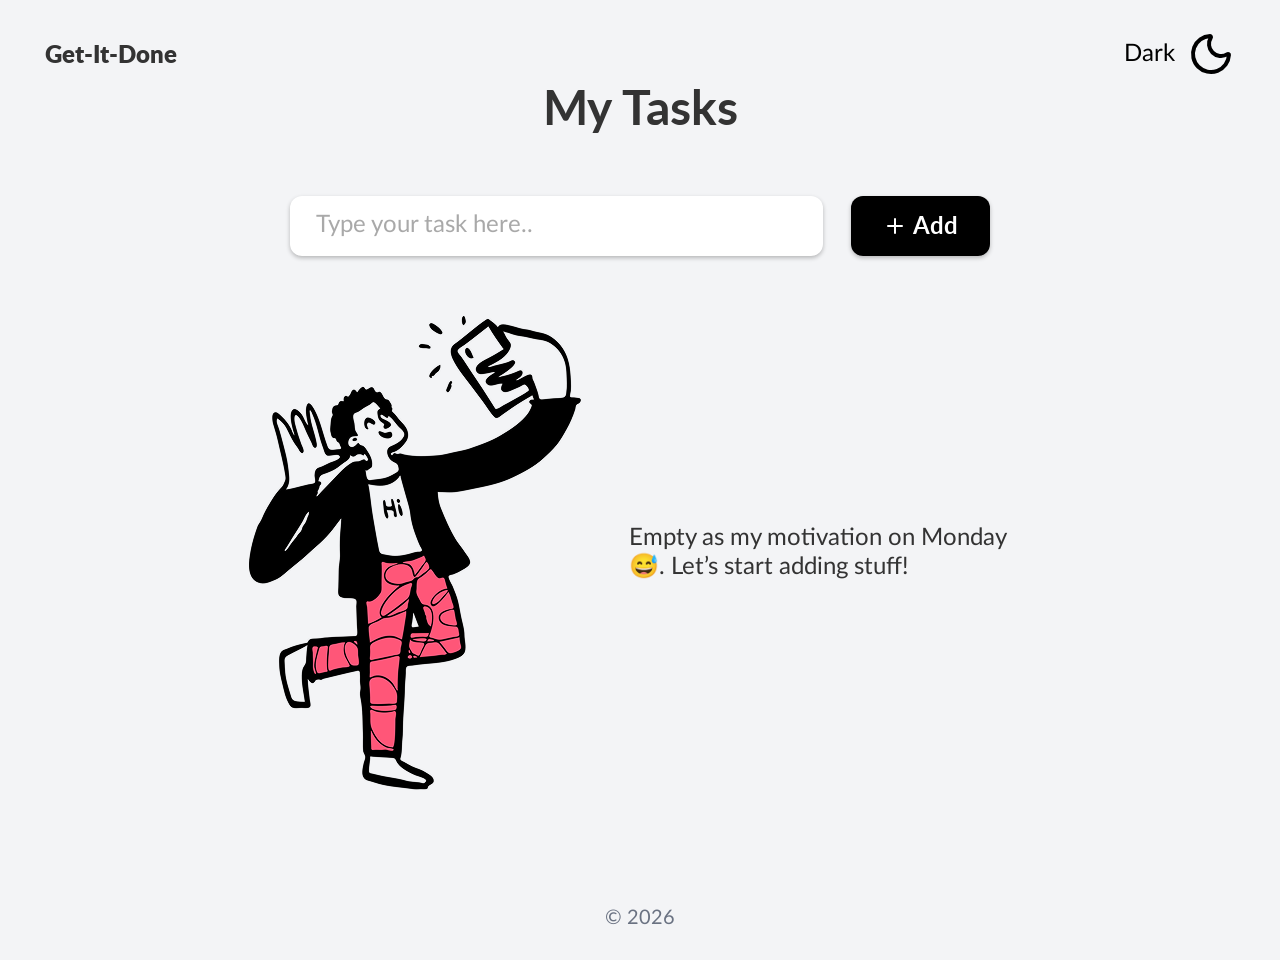
==== src/index.html @ 9e2b399d "implement saving and loading tasks from localStorage" ====
<!DOCTYPE html>
<html lang="en">

<head>
    <meta charset="UTF-8">
    <meta name="viewport" content="width=device-width, initial-scale=1.0">
    <script>
        (function () {
            const savedTheme = localStorage.getItem('theme');
            if (savedTheme === 'dark') {
                document.documentElement.classList.add('dark-theme');
            }
        })();
    </script>
    <link rel="stylesheet" href="main.css">
    <title>To-do List</title>
</head>

<body>
    <div class="wrapper">
        <header class="header">
            <div class="header__title">
                Get-It-Done
            </div>
            <button class="header__theme" type="button">
                <span class="header__theme-title">
                </span>
                <div class="header__theme-icon">
                    <svg width="48" height="48" viewBox="0 0 48 48" fill="none" xmlns="http://www.w3.org/2000/svg">
                        <path
                            d="M41.9701 24.972C41.7826 28.4443 40.5934 31.788 38.5462 34.5988C36.499 37.4097 33.6814 39.5674 30.4341 40.8111C27.1868 42.0548 23.6487 42.3312 20.2476 41.6071C16.8465 40.8829 13.728 39.1891 11.269 36.7303C8.80998 34.2716 7.11582 31.1532 6.39128 27.7522C5.66674 24.3512 5.94284 20.8131 7.1862 17.5656C8.42957 14.3182 10.587 11.5004 13.3976 9.45288C16.2082 7.40537 19.5518 6.21581 23.0241 6.028C23.8341 5.984 24.2581 6.948 23.8281 7.634C22.3898 9.93511 21.774 12.6557 22.081 15.3519C22.3881 18.0481 23.5999 20.5606 25.5187 22.4794C27.4375 24.3982 29.95 25.61 32.6462 25.917C35.3423 26.2241 38.0629 25.6082 40.364 24.17C41.052 23.74 42.0141 24.162 41.9701 24.972Z"
                            stroke="black" stroke-width="4" stroke-linecap="round" stroke-linejoin="round" />
                    </svg>
                    <svg width="48" height="48" viewBox="0 0 48 48" fill="none" xmlns="http://www.w3.org/2000/svg">
                        <path
                            d="M24 32C28.4183 32 32 28.4183 32 24C32 19.5817 28.4183 16 24 16C19.5817 16 16 19.5817 16 24C16 28.4183 19.5817 32 24 32Z"
                            stroke="white" stroke-width="4" stroke-linecap="round" stroke-linejoin="round" />
                        <path d="M24 4V8" stroke="white" stroke-width="4" stroke-linecap="round"
                            stroke-linejoin="round" />
                        <path d="M24 40V44" stroke="white" stroke-width="4" stroke-linecap="round"
                            stroke-linejoin="round" />
                        <path d="M9.85999 9.85999L12.68 12.68" stroke="white" stroke-width="4" stroke-linecap="round"
                            stroke-linejoin="round" />
                        <path d="M35.3199 35.3201L38.1399 38.1401" stroke="white" stroke-width="4"
                            stroke-linecap="round" stroke-linejoin="round" />
                        <path d="M4 24H8" stroke="white" stroke-width="4" stroke-linecap="round"
                            stroke-linejoin="round" />
                        <path d="M40 24H44" stroke="white" stroke-width="4" stroke-linecap="round"
                            stroke-linejoin="round" />
                        <path d="M12.68 35.3201L9.85999 38.1401" stroke="white" stroke-width="4" stroke-linecap="round"
                            stroke-linejoin="round" />
                        <path d="M38.1399 9.85999L35.3199 12.68" stroke="white" stroke-width="4" stroke-linecap="round"
                            stroke-linejoin="round" />
                    </svg>
                </div>
            </button>
        </header>
        <main class="todo">
            <div class="todo__title">My Tasks</div>
            <form class="todo__form">
                <input class="todo__form-input" type="text" placeholder="Type your task here..">
                <button class="todo__form-btn" type="submit">
                    <svg width="24" height="24" viewBox="0 0 24 24" fill="none" xmlns="http://www.w3.org/2000/svg">
                        <path d="M5 12H19" stroke="white" stroke-width="2" stroke-linecap="round"
                            stroke-linejoin="round" />
                        <path d="M12 5V19" stroke="white" stroke-width="2" stroke-linecap="round"
                            stroke-linejoin="round" />
                    </svg>
                    <span>Add</span>
                </button>
            </form>
            <div class="todo__content">
                <div class="todo__content-empty is-hidden">
                    <img src="/src/assets/images/selfie-light.png" alt="">
                    <p>
                        Empty as my motivation on Monday 😅. Let’s start adding stuff!
                    </p>
                </div>
                <div class="todo__filters is-hidden">
                    <ul class="todo__filters-list">
                        <li class="todo__filters-item">
                            <button class="todo__filters-btn is-active js-filter" data-filter="all" type="button">
                                All
                            </button>
                        </li>
                        <li class="todo__filters-divider" aria-hidden="true">
                            |
                        </li>
                        <li class="todo__filters-item">
                            <button class="todo__filters-btn js-filter" data-filter="active" type="button">
                                Active
                            </button>
                        </li>
                        <li class="todo__filters-divider" aria-hidden="true">
                            |
                        </li>
                        <li class="todo__filters-item">
                            <button class="todo__filters-btn js-filter" data-filter="completed" type="button">
                                Completed
                            </button>
                        </li>
                    </ul>
                    <div class="todo__count">2 tasks left</div>
                </div>
                <ul class="todo__list is-hidden">
                    <template id="task-template">
                        <li class="todo__list-item">
                            <div class="todo__item-content">
                                <label class="todo__item-checkbox">
                                    <input type="checkbox">
                                    <span>
                                        <svg width="8" height="6" viewBox="0 0 8 6" fill="none"
                                            xmlns="http://www.w3.org/2000/svg">
                                            <path d="M1 3L3 5L7 1" stroke="currentColor" stroke-width="2"
                                                stroke-linecap="round" stroke-linejoin="round" />
                                        </svg>
                                    </span>
                                </label>
                                <p class="todo__item-title js-title">
                                    Learn React
                                </p>
                            </div>
                            <div class="todo__item-controls">
                                <button class="todo__item-btn todo__item-btn--edit" type="button" aria-label="Edit">
                                    <svg width="24" height="24" viewBox="0 0 24 24" fill="none"
                                        xmlns="http://www.w3.org/2000/svg">
                                        <path
                                            d="M21.1739 6.812C21.7026 6.28342 21.9997 5.56647 21.9998 4.81885C21.9999 4.07124 21.703 3.35421 21.1744 2.8255C20.6459 2.29679 19.9289 1.99971 19.1813 1.99962C18.4337 1.99952 17.7166 2.29642 17.1879 2.825L3.84193 16.174C3.60975 16.4055 3.43805 16.6905 3.34193 17.004L2.02093 21.356C1.99509 21.4425 1.99314 21.5343 2.01529 21.6219C2.03743 21.7094 2.08285 21.7892 2.14673 21.853C2.21061 21.9168 2.29055 21.9621 2.37809 21.9841C2.46563 22.0061 2.55749 22.004 2.64393 21.978L6.99693 20.658C7.3101 20.5628 7.59511 20.3921 7.82693 20.161L21.1739 6.812Z"
                                            stroke="black" stroke-width="2" stroke-linecap="round"
                                            stroke-linejoin="round" />
                                        <path d="M15 5L19 9" stroke="black" stroke-width="2" stroke-linecap="round"
                                            stroke-linejoin="round" />
                                    </svg>
                                </button>
                                <button class="todo__item-btn todo__item-btn--delete js-delete" type="button"
                                    aria-label="Delete">
                                    <svg width="24" height="24" viewBox="0 0 24 24" fill="none"
                                        xmlns="http://www.w3.org/2000/svg">
                                        <path
                                            d="M19 6V20C19 20.5304 18.7893 21.0391 18.4142 21.4142C18.0391 21.7893 17.5304 22 17 22H7C6.46957 22 5.96086 21.7893 5.58579 21.4142C5.21071 21.0391 5 20.5304 5 20V6"
                                            stroke="black" stroke-width="2" stroke-linecap="round"
                                            stroke-linejoin="round" />
                                        <path d="M3 6H21" stroke="black" stroke-width="2" stroke-linecap="round"
                                            stroke-linejoin="round" />
                                        <path
                                            d="M8 6V4C8 3.46957 8.21071 2.96086 8.58579 2.58579C8.96086 2.21071 9.46957 2 10 2H14C14.5304 2 15.0391 2.21071 15.4142 2.58579C15.7893 2.96086 16 3.46957 16 4V6"
                                            stroke="black" stroke-width="2" stroke-linecap="round"
                                            stroke-linejoin="round" />
                                    </svg>
                                </button>
                            </div>
                        </li>
                    </template>
                    <template id="task-template-complete">
                        <li class="todo__list-item todo__list-item--done">
                            <div class="todo__item-content">
                                <label class="todo__item-checkbox">
                                    <input type="checkbox">
                                    <span>
                                        <svg width="8" height="6" viewBox="0 0 8 6" fill="none"
                                            xmlns="http://www.w3.org/2000/svg">
                                            <path d="M1 3L3 5L7 1" stroke="currentColor" stroke-width="2"
                                                stroke-linecap="round" stroke-linejoin="round" />
                                        </svg>
                                    </span>
                                </label>
                                <p class="todo__item-title js-title">
                                    Learn React
                                </p>
                            </div>
                            <div class="todo__item-controls">
                                <button class="todo__item-btn todo__item-btn--edit" type="button" aria-label="Edit">
                                    <svg width="24" height="24" viewBox="0 0 24 24" fill="none"
                                        xmlns="http://www.w3.org/2000/svg">
                                        <path
                                            d="M21.1739 6.812C21.7026 6.28342 21.9997 5.56647 21.9998 4.81885C21.9999 4.07124 21.703 3.35421 21.1744 2.8255C20.6459 2.29679 19.9289 1.99971 19.1813 1.99962C18.4337 1.99952 17.7166 2.29642 17.1879 2.825L3.84193 16.174C3.60975 16.4055 3.43805 16.6905 3.34193 17.004L2.02093 21.356C1.99509 21.4425 1.99314 21.5343 2.01529 21.6219C2.03743 21.7094 2.08285 21.7892 2.14673 21.853C2.21061 21.9168 2.29055 21.9621 2.37809 21.9841C2.46563 22.0061 2.55749 22.004 2.64393 21.978L6.99693 20.658C7.3101 20.5628 7.59511 20.3921 7.82693 20.161L21.1739 6.812Z"
                                            stroke="black" stroke-width="2" stroke-linecap="round"
                                            stroke-linejoin="round" />
                                        <path d="M15 5L19 9" stroke="black" stroke-width="2" stroke-linecap="round"
                                            stroke-linejoin="round" />
                                    </svg>
                                </button>
                                <button class="todo__item-btn todo__item-btn--delete js-delete" type="button"
                                    aria-label="Delete">
                                    <svg width="24" height="24" viewBox="0 0 24 24" fill="none"
                                        xmlns="http://www.w3.org/2000/svg">
                                        <path
                                            d="M19 6V20C19 20.5304 18.7893 21.0391 18.4142 21.4142C18.0391 21.7893 17.5304 22 17 22H7C6.46957 22 5.96086 21.7893 5.58579 21.4142C5.21071 21.0391 5 20.5304 5 20V6"
                                            stroke="black" stroke-width="2" stroke-linecap="round"
                                            stroke-linejoin="round" />
                                        <path d="M3 6H21" stroke="black" stroke-width="2" stroke-linecap="round"
                                            stroke-linejoin="round" />
                                        <path
                                            d="M8 6V4C8 3.46957 8.21071 2.96086 8.58579 2.58579C8.96086 2.21071 9.46957 2 10 2H14C14.5304 2 15.0391 2.21071 15.4142 2.58579C15.7893 2.96086 16 3.46957 16 4V6"
                                            stroke="black" stroke-width="2" stroke-linecap="round"
                                            stroke-linejoin="round" />
                                    </svg>
                                </button>
                            </div>
                        </li>
                    </template>
                </ul>
            </div>
        </main>
        <footer class="footer">
            <div class="footer__copy">
                &copy; <span id="current-year">2026</span>
            </div>
        </footer>
    </div>

    <script src="js/app.js" type="module"></script>
</body>

</html>
---- src/main.css ----
/* Box sizing rules */
*,
*::before,
*::after {
  -webkit-box-sizing: border-box;
          box-sizing: border-box;
}

/* Prevent font size inflation */
html {
  -moz-text-size-adjust: none;
  -webkit-text-size-adjust: none;
  -ms-text-size-adjust: none;
      text-size-adjust: none;
}

/* Remove default margin in favour of better control in authored CSS */
body,
h1,
h2,
h3,
h4,
p,
figure,
blockquote,
dl,
dd {
  margin: 0;
}

/* Remove list styles on ul, ol elements with a list role, which suggests default styling will be removed */
ul,
ol {
  list-style: none;
  padding: 0;
  margin: 0;
}

/* Set core body defaults */
body {
  min-height: 100vh;
  line-height: 1.5;
}

/* Set shorter line heights on headings and interactive elements */
h1,
h2,
h3,
h4,
button,
input,
label {
  line-height: 1.1;
}

/* Balance text wrapping on headings */
h1,
h2,
h3,
h4 {
  text-wrap: balance;
}

/* A elements that don't have a class get default styles */
a:not([class]) {
  -webkit-text-decoration-skip: ink;
          text-decoration-skip-ink: auto;
  color: currentColor;
}

/* Make images easier to work with */
img,
picture {
  max-width: 100%;
  display: block;
}

/* Inherit fonts for inputs and buttons */
input,
button,
textarea,
select {
  font-family: inherit;
  font-size: inherit;
}

/* Make sure textareas without a rows attribute are not tiny */
textarea:not([rows]) {
  min-height: 10em;
}

/* Anything that has been anchored to should have extra scroll margin */
:target {
  scroll-margin-block: 5ex;
}

@font-face {
  font-family: "Lato";
  src: url("/src/assets/fonts/Lato-Regular.woff2") format("woff2");
  font-weight: 400;
  font-style: normal;
  font-display: swap;
}
@font-face {
  font-family: "Lato";
  src: url("/src/assets/fonts/Lato-Bold.woff2") format("woff2");
  font-weight: 700;
  font-style: normal;
  font-display: swap;
}
@font-face {
  font-family: "Lato";
  src: url("/src/assets/fonts/Lato-Black.woff2") format("woff2");
  font-weight: 900;
  font-style: normal;
  font-display: swap;
}
:root {
  --bg: #F3F4F6;
  --surface: #FFFFFF;
  --text-primary: #333333;
  --text-secondary: #6A7282;
  --placeholder: #A9A9A9;
  --controls: #000000;
  --filter-active: #333333;
  --add-button: #000000;
  --input: #FFFFFF;
  --check: #FFFFFF;
}
:root.dark-theme {
  --bg: #101828;
  --surface: #1E2939;
  --text-primary: #FFFFFF;
  --text-secondary: #6A7282;
  --placeholder: #A9A9A9;
  --controls: #FFFFFF;
  --filter-active: #FFFFFF;
  --add-button: #4A5565;
  --input: #364153;
  --check: #000000;
}

body {
  min-height: 100vh;
  display: -webkit-box;
  display: -ms-flexbox;
  display: flex;
  -webkit-box-pack: center;
      -ms-flex-pack: center;
          justify-content: center;
  -webkit-box-align: center;
      -ms-flex-align: center;
          align-items: center;
  background-color: var(--bg);
  font-size: 24px;
  line-height: 1.2;
  font-family: "Lato", sans-serif;
  color: var(--text-primary);
  font-weight: 400;
}

body,
.wrapper {
  -webkit-transition: all 0.3s ease;
  transition: all 0.3s ease;
}

.wrapper {
  display: -webkit-box;
  display: -ms-flexbox;
  display: flex;
  -webkit-box-orient: vertical;
  -webkit-box-direction: normal;
      -ms-flex-direction: column;
          flex-direction: column;
  width: 100%;
  min-height: 100vh;
  -webkit-box-pack: justify;
      -ms-flex-pack: justify;
          justify-content: space-between;
  -webkit-box-align: center;
      -ms-flex-align: center;
          align-items: center;
  padding: 30px 45px;
}
@media (width <= 550px) {
  .wrapper {
    padding: 16px 16px;
  }
}

.is-hidden {
  display: none !important;
}

.header {
  display: -webkit-box;
  display: -ms-flexbox;
  display: flex;
  width: 100%;
  -webkit-box-pack: justify;
      -ms-flex-pack: justify;
          justify-content: space-between;
  -webkit-box-align: center;
      -ms-flex-align: center;
          align-items: center;
}
.header__title {
  font-weight: 900;
}
@media (width <= 550px) {
  .header__title {
    font-size: 20px;
  }
}
@media (width <= 400px) {
  .header__title {
    font-size: 18px;
  }
}
.header__theme {
  display: -webkit-box;
  display: -ms-flexbox;
  display: flex;
  -webkit-box-align: center;
      -ms-flex-align: center;
          align-items: center;
  -webkit-box-pack: center;
      -ms-flex-pack: center;
          justify-content: center;
  background: none;
  border: none;
  cursor: pointer;
  outline: none;
  padding: 0;
  gap: 12px;
  color: var(--controls);
  -webkit-transition: all 0.3s ease;
  transition: all 0.3s ease;
}
@media (width <= 550px) {
  .header__theme {
    font-size: 20px;
  }
}
@media (width <= 400px) {
  .header__theme {
    font-size: 18px;
  }
}
.header__theme path {
  stroke: currentColor;
  -webkit-transition: all 0.3s ease;
  transition: all 0.3s ease;
}
.header__theme-title::before {
  content: "Dark";
}
.dark-theme .header__theme-title::before {
  content: "Light";
}
.header__theme-icon {
  display: -webkit-box;
  display: -ms-flexbox;
  display: flex;
  -webkit-box-align: center;
      -ms-flex-align: center;
          align-items: center;
}
.header__theme-icon svg {
  -webkit-transition: all 0.5s ease;
  transition: all 0.5s ease;
}
.header__theme-icon svg:nth-child(1) {
  opacity: 1;
  -webkit-transform: translateY(0);
          transform: translateY(0);
  scale: 1;
}
.header__theme-icon svg:nth-child(2) {
  position: absolute;
  opacity: 0;
  -webkit-transform: translateY(20px);
          transform: translateY(20px);
  scale: 0.4;
}
@media (width <= 550px) {
  .header__theme-icon svg {
    width: 36px;
    height: 36px;
  }
}
.dark-theme .header__theme-icon svg:nth-child(1) {
  opacity: 0;
  -webkit-transform: translateY(-20px);
          transform: translateY(-20px);
  scale: 0.4;
}
.dark-theme .header__theme-icon svg:nth-child(2) {
  opacity: 1;
  -webkit-transform: translateY(0);
          transform: translateY(0);
  scale: 1;
}
.header__theme:hover {
  color: #6A7282;
}

.todo {
  display: -webkit-box;
  display: -ms-flexbox;
  display: flex;
  -webkit-box-orient: vertical;
  -webkit-box-direction: normal;
      -ms-flex-direction: column;
          flex-direction: column;
  -webkit-box-pack: center;
      -ms-flex-pack: center;
          justify-content: center;
  max-width: 700px;
  width: 100%;
  gap: 60px;
  margin-bottom: 116px;
}
@media (width <= 550px) {
  .todo {
    margin-bottom: 30px;
    gap: 40px;
  }
}
.todo__title {
  text-align: center;
  font-weight: 700;
  font-size: 48px;
}
@media (width <= 550px) {
  .todo__title {
    font-size: 36px;
  }
}
.todo__form {
  display: -webkit-box;
  display: -ms-flexbox;
  display: flex;
  height: auto;
  width: 100%;
  gap: 28px;
}
@media (width <= 550px) {
  .todo__form {
    gap: 12px;
  }
}
.todo__form-input {
  outline: none;
  border: none;
  background-color: var(--input);
  color: var(--text-primary);
  height: 60px;
  width: 100%;
  padding: 16px 26px;
  border-radius: 12px;
  -webkit-box-shadow: 0 2px 4px 0 rgba(0, 0, 0, 0.25);
          box-shadow: 0 2px 4px 0 rgba(0, 0, 0, 0.25);
}
@media (width <= 550px) {
  .todo__form-input {
    font-size: 20px;
    padding: 16px 20px;
  }
}
@media (width <= 400px) {
  .todo__form-input {
    font-size: 18px;
    height: 52px;
  }
}
.todo__form-input::-webkit-input-placeholder {
  color: var(--placeholder);
  font-weight: 400;
}
.todo__form-input::-moz-placeholder {
  color: var(--placeholder);
  font-weight: 400;
}
.todo__form-input:-ms-input-placeholder {
  color: var(--placeholder);
  font-weight: 400;
}
.todo__form-input::-ms-input-placeholder {
  color: var(--placeholder);
  font-weight: 400;
}
.todo__form-input::placeholder {
  color: var(--placeholder);
  font-weight: 400;
}
.dark-theme .todo__form-input {
  -webkit-box-shadow: 0 2px 4px 0 rgba(0, 0, 0, 0.25), inset 0 0 0 2px #4A5565;
          box-shadow: 0 2px 4px 0 rgba(0, 0, 0, 0.25), inset 0 0 0 2px #4A5565;
}
.todo__form-btn {
  display: -webkit-box;
  display: -ms-flexbox;
  display: flex;
  -webkit-box-align: center;
      -ms-flex-align: center;
          align-items: center;
  -webkit-box-pack: center;
      -ms-flex-pack: center;
          justify-content: center;
  border: none;
  background-color: var(--add-button);
  color: #FFFFFF;
  font-weight: 700;
  border-radius: 12px;
  padding: 16px 32px;
  gap: 6px;
  -webkit-box-shadow: 0 2px 4px 0 rgba(0, 0, 0, 0.25);
          box-shadow: 0 2px 4px 0 rgba(0, 0, 0, 0.25);
  cursor: pointer;
  -webkit-transition: all 0.3s ease;
  transition: all 0.3s ease;
}
@media (width <= 550px) {
  .todo__form-btn {
    padding: 0;
    width: 60px;
    height: 60px;
    -ms-flex-negative: 0;
        flex-shrink: 0;
  }
  .todo__form-btn span {
    display: none;
  }
}
@media (width <= 400px) {
  .todo__form-btn {
    padding: 0;
    width: 52px;
    height: 52px;
    -ms-flex-negative: 0;
        flex-shrink: 0;
  }
  .todo__form-btn span {
    display: none;
  }
}
.todo__form-btn:hover {
  background-color: #1E2939;
  scale: 1.02;
}
.dark-theme .todo__form-btn:hover {
  background-color: #6A7282;
}
.todo__content {
  display: -webkit-box;
  display: -ms-flexbox;
  display: flex;
  -webkit-box-orient: vertical;
  -webkit-box-direction: normal;
      -ms-flex-direction: column;
          flex-direction: column;
  gap: 24px;
  height: auto;
  width: 100%;
}
.todo__content-empty {
  display: -webkit-box;
  display: -ms-flexbox;
  display: flex;
  -webkit-box-pack: justify;
      -ms-flex-pack: justify;
          justify-content: space-between;
  width: auto;
  -ms-flex-item-align: center;
      align-self: center;
  -webkit-box-align: center;
      -ms-flex-align: center;
          align-items: center;
  gap: 48px;
  margin: 0 -42px;
}
.todo__content-empty img {
  max-width: 332px;
  width: 100%;
  height: auto;
  -webkit-box-flex: 0;
      -ms-flex: 0 1 auto;
          flex: 0 1 auto;
  min-width: 0;
}
.dark-theme .todo__content-empty img {
  content: url(/src/assets/images/selfie-dark.png);
}
.todo__content-empty p {
  max-width: 402px;
  width: 100%;
}
@media (width <= 1000px) {
  .todo__content-empty {
    margin: 0;
    padding: 0 20px;
  }
}
@media (width <= 700px) {
  .todo__content-empty {
    margin: 0;
    padding: 0 20px;
    height: 200px;
  }
  .todo__content-empty img {
    display: none;
  }
  .todo__content-empty p {
    text-align: center;
  }
}
@media (width <= 550px) {
  .todo__content-empty p {
    font-size: 20px;
  }
}
.todo__filters {
  display: -webkit-box;
  display: -ms-flexbox;
  display: flex;
  -webkit-box-pack: justify;
      -ms-flex-pack: justify;
          justify-content: space-between;
  font-size: 20px;
  color: var(--text-secondary);
  gap: 20px;
}
@media (width <= 550px) {
  .todo__filters {
    font-size: 16px;
  }
}
.todo__filters-list {
  display: -webkit-box;
  display: -ms-flexbox;
  display: flex;
  -ms-flex-wrap: wrap;
      flex-wrap: wrap;
}
.todo__filters-btn {
  background: none;
  border: none;
  color: var(--text-secondary);
  cursor: pointer;
  -webkit-transition: all 0.3s ease;
  transition: all 0.3s ease;
}
.todo__filters-btn.is-active {
  color: var(--filter-active);
}
.todo__filters-btn:hover:not(.is-active) {
  color: #4A5565;
}
.todo__filters-btn:hover {
  -webkit-transform: translateY(-2px);
          transform: translateY(-2px);
}
.todo__list {
  display: -webkit-box;
  display: -ms-flexbox;
  display: flex;
  -webkit-box-orient: vertical;
  -webkit-box-direction: normal;
      -ms-flex-direction: column;
          flex-direction: column;
  width: 100%;
  gap: 30px;
}
.todo__list-item {
  display: -webkit-box;
  display: -ms-flexbox;
  display: flex;
  -webkit-box-pack: justify;
      -ms-flex-pack: justify;
          justify-content: space-between;
  -webkit-box-align: center;
      -ms-flex-align: center;
          align-items: center;
  height: auto;
  width: 100%;
  gap: 24px;
  background-color: var(--surface);
  border-radius: 12px;
  -webkit-box-shadow: 0 2px 4px 0 rgba(0, 0, 0, 0.25);
          box-shadow: 0 2px 4px 0 rgba(0, 0, 0, 0.25);
  padding: 30px 36px 30px 28px;
}
@media (width <= 550px) {
  .todo__list-item {
    height: auto;
    padding: 24px 20px 24px 20px;
  }
}
@media (width <= 400px) {
  .todo__list-item {
    height: auto;
    padding: 20px 20px 20px 20px;
  }
}
.todo__list-item--done .todo__item-title {
  color: var(--text-secondary);
  text-decoration: line-through;
}
.todo__item-content {
  display: -webkit-box;
  display: -ms-flexbox;
  display: flex;
  gap: 32px;
}
@media (width <= 550px) {
  .todo__item-content {
    font-size: 20px;
    gap: 16px;
  }
}
@media (width <= 400px) {
  .todo__item-content {
    font-size: 18px;
  }
}
.todo__item-checkbox {
  position: relative;
  cursor: pointer;
  display: -webkit-box;
  display: -ms-flexbox;
  display: flex;
  -webkit-box-align: center;
      -ms-flex-align: center;
          align-items: center;
  -webkit-box-pack: center;
      -ms-flex-pack: center;
          justify-content: center;
  -ms-flex-item-align: start;
      align-self: flex-start;
  width: 20px;
  height: 20px;
  -ms-flex-negative: 0;
      flex-shrink: 0;
}
.todo__item-checkbox input {
  position: absolute;
  opacity: 0;
  cursor: pointer;
  height: 0;
  width: 0;
}
.todo__item-checkbox input:checked + span {
  background-color: var(--controls);
  -webkit-box-shadow: none;
          box-shadow: none;
}
.todo__item-checkbox input:checked + span svg {
  opacity: 1;
  -webkit-transform: translate(-50%, -50%) scale(1);
          transform: translate(-50%, -50%) scale(1);
}
.todo__item-checkbox input:not(:checked) + span:hover {
  background-color: #F3F4F6;
  -webkit-box-shadow: inset 0 0 0 2px #6A7282;
          box-shadow: inset 0 0 0 2px #6A7282;
}
.dark-theme .todo__item-checkbox input:not(:checked) + span:hover {
  background-color: #364153;
  -webkit-box-shadow: inset 0 0 0 2px #6A7282;
          box-shadow: inset 0 0 0 2px #6A7282;
}
.todo__item-checkbox span {
  position: absolute;
  top: 0;
  left: 0;
  height: 100%;
  width: 100%;
  margin: 4.4px 0;
  background-color: transparent;
  -webkit-box-shadow: inset 0 0 0 2px var(--controls);
          box-shadow: inset 0 0 0 2px var(--controls);
  border-radius: 3px;
  -webkit-transition: all 0.3s ease;
  transition: all 0.3s ease;
}
@media (width <= 550px) {
  .todo__item-checkbox span {
    margin: 2px 0;
  }
}
@media (width <= 400px) {
  .todo__item-checkbox span {
    margin: 0.8px 0;
  }
}
.todo__item-checkbox span svg {
  position: absolute;
  top: 50%;
  left: 50%;
  width: 8px;
  height: 6px;
  color: var(--check);
  opacity: 0;
  -webkit-transform: translate(-50%, -50%) scale(0.5);
          transform: translate(-50%, -50%) scale(0.5);
  -webkit-transition: all 0.3s ease;
  transition: all 0.3s ease;
}
.todo__item-controls {
  display: -webkit-box;
  display: -ms-flexbox;
  display: flex;
  -ms-flex-item-align: stretch;
      align-self: stretch;
  -webkit-box-align: start;
      -ms-flex-align: start;
          align-items: flex-start;
  padding: 4.4px 0;
  gap: 28px;
}
@media (width <= 550px) {
  .todo__item-controls {
    gap: 18px;
    padding: 0;
  }
}
.todo__item-controls svg {
  width: 24px;
  height: 24px;
}
.todo__item-btn {
  display: -webkit-box;
  display: -ms-flexbox;
  display: flex;
  -webkit-box-align: center;
      -ms-flex-align: center;
          align-items: center;
  -webkit-box-pack: center;
      -ms-flex-pack: center;
          justify-content: center;
  background-color: transparent;
  border: none;
  outline: none;
  width: 24px;
  height: 24px;
  padding: 0;
  cursor: pointer;
}
.todo__item-btn--edit:hover path {
  stroke: #6A7282;
}
.todo__item-btn--delete:hover path {
  stroke: #6A7282;
}
.todo__item-btn path {
  stroke: var(--controls);
  -ms-flex-negative: 0;
      flex-shrink: 0;
  width: 100%;
  height: 100%;
  -webkit-transition: all 0.3s ease;
  transition: all 0.3s ease;
}

.footer__copy {
  font-size: 20px;
  color: var(--text-secondary);
}
@media (width <= 550px) {
  .footer__copy {
    font-size: 16px;
  }
}/*# sourceMappingURL=main.css.map */
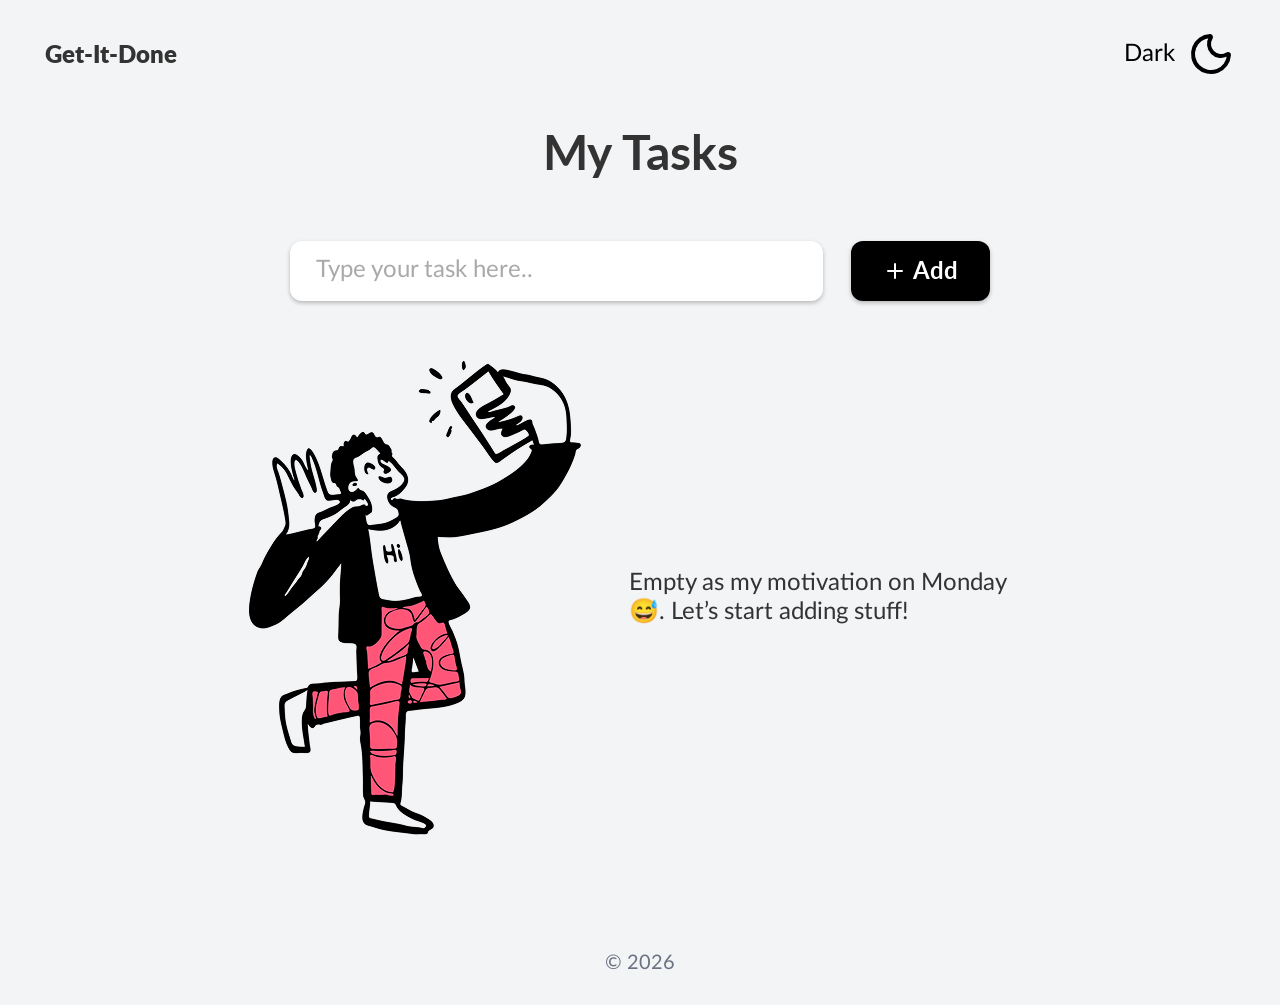
==== commit f37af5b2: "feat: set default filter state to 'All' on initialization" ====
--- a/src/index.html
+++ b/src/index.html
@@ -79,7 +79,7 @@
                 <div class="todo__filters is-hidden">
                     <ul class="todo__filters-list">
                         <li class="todo__filters-item">
-                            <button class="todo__filters-btn is-active js-filter" data-filter="all" type="button">
+                            <button class="todo__filters-btn is-active js-filter" data-filter="All" type="button">
                                 All
                             </button>
                         </li>
@@ -87,7 +87,7 @@
                             |
                         </li>
                         <li class="todo__filters-item">
-                            <button class="todo__filters-btn js-filter" data-filter="active" type="button">
+                            <button class="todo__filters-btn js-filter" data-filter="Active" type="button">
                                 Active
                             </button>
                         </li>
@@ -95,18 +95,20 @@
                             |
                         </li>
                         <li class="todo__filters-item">
-                            <button class="todo__filters-btn js-filter" data-filter="completed" type="button">
+                            <button class="todo__filters-btn js-filter" data-filter="Completed" type="button">
                                 Completed
                             </button>
                         </li>
                     </ul>
-                    <div class="todo__count">2 tasks left</div>
+                    <div class="todo__count">
+                        <span class="js-count">0</span> tasks left
+                    </div>
                 </div>
                 <ul class="todo__list is-hidden">
                     <template id="task-template">
                         <li class="todo__list-item">
                             <div class="todo__item-content">
-                                <label class="todo__item-checkbox">
+                                <label class="todo__item-checkbox js-complete">
                                     <input type="checkbox">
                                     <span>
                                         <svg width="8" height="6" viewBox="0 0 8 6" fill="none"
@@ -121,8 +123,9 @@
                                 </p>
                             </div>
                             <div class="todo__item-controls">
-                                <button class="todo__item-btn todo__item-btn--edit" type="button" aria-label="Edit">
-                                    <svg width="24" height="24" viewBox="0 0 24 24" fill="none"
+                                <button class="todo__item-btn todo__item-btn--edit js-edit" type="button"
+                                    aria-label="Edit">
+                                    <svg class="js-icon-edit" width="24" height="24" viewBox="0 0 24 24" fill="none"
                                         xmlns="http://www.w3.org/2000/svg">
                                         <path
                                             d="M21.1739 6.812C21.7026 6.28342 21.9997 5.56647 21.9998 4.81885C21.9999 4.07124 21.703 3.35421 21.1744 2.8255C20.6459 2.29679 19.9289 1.99971 19.1813 1.99962C18.4337 1.99952 17.7166 2.29642 17.1879 2.825L3.84193 16.174C3.60975 16.4055 3.43805 16.6905 3.34193 17.004L2.02093 21.356C1.99509 21.4425 1.99314 21.5343 2.01529 21.6219C2.03743 21.7094 2.08285 21.7892 2.14673 21.853C2.21061 21.9168 2.29055 21.9621 2.37809 21.9841C2.46563 22.0061 2.55749 22.004 2.64393 21.978L6.99693 20.658C7.3101 20.5628 7.59511 20.3921 7.82693 20.161L21.1739 6.812Z"
@@ -130,6 +133,11 @@
                                             stroke-linejoin="round" />
                                         <path d="M15 5L19 9" stroke="black" stroke-width="2" stroke-linecap="round"
                                             stroke-linejoin="round" />
+                                    </svg>
+                                    <svg class="js-icon-save" width="24" height="24" viewBox="0 0 24 24" fill="none"
+                                        xmlns="http://www.w3.org/2000/svg">
+                                        <path d="M4 12L9.33333 18L20 6" stroke="white" stroke-width="2"
+                                            stroke-linecap="round" stroke-linejoin="round" />
                                     </svg>
                                 </button>
                                 <button class="todo__item-btn todo__item-btn--delete js-delete" type="button"
--- a/src/main.css
+++ b/src/main.css
@@ -314,18 +314,30 @@
   -webkit-box-direction: normal;
       -ms-flex-direction: column;
           flex-direction: column;
-  -webkit-box-pack: center;
-      -ms-flex-pack: center;
-          justify-content: center;
+  -webkit-box-pack: start;
+      -ms-flex-pack: start;
+          justify-content: start;
   max-width: 700px;
   width: 100%;
+  min-height: 624px;
   gap: 60px;
   margin-bottom: 116px;
+  margin-top: 45px;
 }
 @media (width <= 550px) {
   .todo {
     margin-bottom: 30px;
+    margin-top: 30px;
     gap: 40px;
+    min-height: 503px;
+  }
+}
+@media (width <= 400px) {
+  .todo {
+    margin-bottom: 30px;
+    margin-top: 30px;
+    gap: 40px;
+    min-height: 377px;
   }
 }
 .todo__title {
@@ -625,6 +637,27 @@
     font-size: 18px;
   }
 }
+.todo__item-title--editable {
+  border: none;
+  background-color: transparent;
+  outline: none;
+  color: var(--placeholder);
+  padding: 0;
+  -webkit-box-align: center;
+      -ms-flex-align: center;
+          align-items: center;
+  height: 28.8px;
+}
+@media (width <= 550px) {
+  .todo__item-title--editable {
+    height: 24px;
+  }
+}
+@media (width <= 400px) {
+  .todo__item-title--editable {
+    height: 21.59px;
+  }
+}
 .todo__item-checkbox {
   position: relative;
   cursor: pointer;
@@ -763,6 +796,15 @@
   -webkit-transition: all 0.3s ease;
   transition: all 0.3s ease;
 }
+.todo__item-btn .js-icon-save {
+  display: none;
+}
+.todo__item-btn.is-saving .js-icon-edit {
+  display: none;
+}
+.todo__item-btn.is-saving .js-icon-save {
+  display: block;
+}
 
 .footer__copy {
   font-size: 20px;
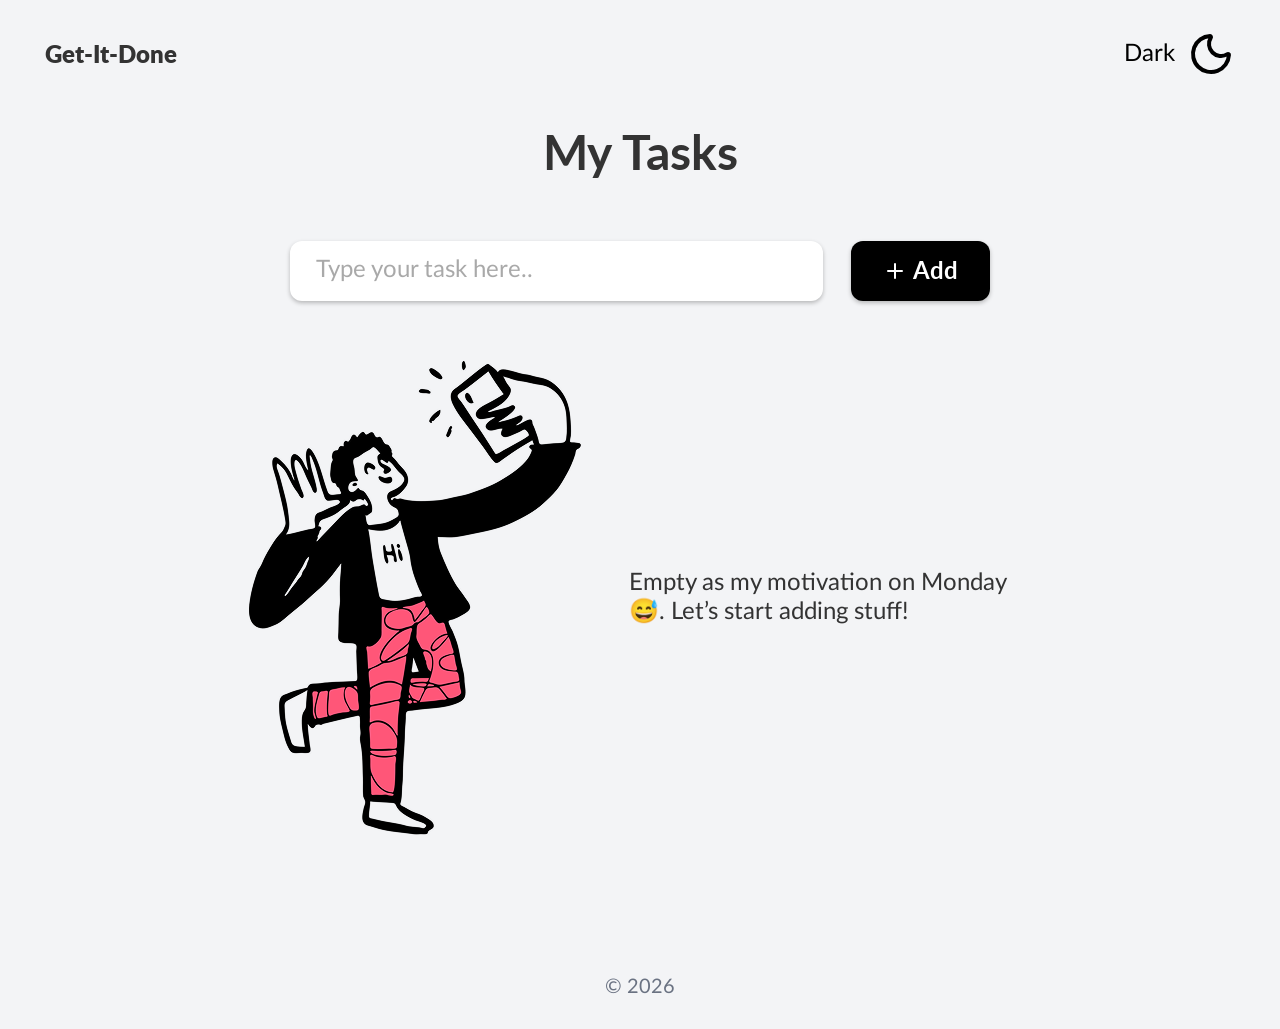
==== commit b4c4c135: "feat: add scrollable container and dynamic scroll mask" ====
--- a/src/index.html
+++ b/src/index.html
@@ -104,110 +104,112 @@
                         <span class="js-count">0</span> tasks left
                     </div>
                 </div>
-                <ul class="todo__list is-hidden">
-                    <template id="task-template">
-                        <li class="todo__list-item">
-                            <div class="todo__item-content">
-                                <label class="todo__item-checkbox js-complete">
-                                    <input type="checkbox">
-                                    <span>
-                                        <svg width="8" height="6" viewBox="0 0 8 6" fill="none"
-                                            xmlns="http://www.w3.org/2000/svg">
-                                            <path d="M1 3L3 5L7 1" stroke="currentColor" stroke-width="2"
+                <div class="todo__list-wrapper">
+                    <ul class="todo__list is-hidden">
+                        <template id="task-template">
+                            <li class="todo__list-item">
+                                <div class="todo__item-content">
+                                    <label class="todo__item-checkbox js-complete">
+                                        <input type="checkbox">
+                                        <span>
+                                            <svg width="8" height="6" viewBox="0 0 8 6" fill="none"
+                                                xmlns="http://www.w3.org/2000/svg">
+                                                <path d="M1 3L3 5L7 1" stroke="currentColor" stroke-width="2"
+                                                    stroke-linecap="round" stroke-linejoin="round" />
+                                            </svg>
+                                        </span>
+                                    </label>
+                                    <p class="todo__item-title js-title">
+                                        Learn React
+                                    </p>
+                                </div>
+                                <div class="todo__item-controls">
+                                    <button class="todo__item-btn todo__item-btn--edit js-edit" type="button"
+                                        aria-label="Edit">
+                                        <svg class="js-icon-edit" width="24" height="24" viewBox="0 0 24 24" fill="none"
+                                            xmlns="http://www.w3.org/2000/svg">
+                                            <path
+                                                d="M21.1739 6.812C21.7026 6.28342 21.9997 5.56647 21.9998 4.81885C21.9999 4.07124 21.703 3.35421 21.1744 2.8255C20.6459 2.29679 19.9289 1.99971 19.1813 1.99962C18.4337 1.99952 17.7166 2.29642 17.1879 2.825L3.84193 16.174C3.60975 16.4055 3.43805 16.6905 3.34193 17.004L2.02093 21.356C1.99509 21.4425 1.99314 21.5343 2.01529 21.6219C2.03743 21.7094 2.08285 21.7892 2.14673 21.853C2.21061 21.9168 2.29055 21.9621 2.37809 21.9841C2.46563 22.0061 2.55749 22.004 2.64393 21.978L6.99693 20.658C7.3101 20.5628 7.59511 20.3921 7.82693 20.161L21.1739 6.812Z"
+                                                stroke="black" stroke-width="2" stroke-linecap="round"
+                                                stroke-linejoin="round" />
+                                            <path d="M15 5L19 9" stroke="black" stroke-width="2" stroke-linecap="round"
+                                                stroke-linejoin="round" />
+                                        </svg>
+                                        <svg class="js-icon-save" width="24" height="24" viewBox="0 0 24 24" fill="none"
+                                            xmlns="http://www.w3.org/2000/svg">
+                                            <path d="M4 12L9.33333 18L20 6" stroke="white" stroke-width="2"
                                                 stroke-linecap="round" stroke-linejoin="round" />
                                         </svg>
-                                    </span>
-                                </label>
-                                <p class="todo__item-title js-title">
-                                    Learn React
-                                </p>
-                            </div>
-                            <div class="todo__item-controls">
-                                <button class="todo__item-btn todo__item-btn--edit js-edit" type="button"
-                                    aria-label="Edit">
-                                    <svg class="js-icon-edit" width="24" height="24" viewBox="0 0 24 24" fill="none"
-                                        xmlns="http://www.w3.org/2000/svg">
-                                        <path
-                                            d="M21.1739 6.812C21.7026 6.28342 21.9997 5.56647 21.9998 4.81885C21.9999 4.07124 21.703 3.35421 21.1744 2.8255C20.6459 2.29679 19.9289 1.99971 19.1813 1.99962C18.4337 1.99952 17.7166 2.29642 17.1879 2.825L3.84193 16.174C3.60975 16.4055 3.43805 16.6905 3.34193 17.004L2.02093 21.356C1.99509 21.4425 1.99314 21.5343 2.01529 21.6219C2.03743 21.7094 2.08285 21.7892 2.14673 21.853C2.21061 21.9168 2.29055 21.9621 2.37809 21.9841C2.46563 22.0061 2.55749 22.004 2.64393 21.978L6.99693 20.658C7.3101 20.5628 7.59511 20.3921 7.82693 20.161L21.1739 6.812Z"
-                                            stroke="black" stroke-width="2" stroke-linecap="round"
-                                            stroke-linejoin="round" />
-                                        <path d="M15 5L19 9" stroke="black" stroke-width="2" stroke-linecap="round"
-                                            stroke-linejoin="round" />
-                                    </svg>
-                                    <svg class="js-icon-save" width="24" height="24" viewBox="0 0 24 24" fill="none"
-                                        xmlns="http://www.w3.org/2000/svg">
-                                        <path d="M4 12L9.33333 18L20 6" stroke="white" stroke-width="2"
-                                            stroke-linecap="round" stroke-linejoin="round" />
-                                    </svg>
-                                </button>
-                                <button class="todo__item-btn todo__item-btn--delete js-delete" type="button"
-                                    aria-label="Delete">
-                                    <svg width="24" height="24" viewBox="0 0 24 24" fill="none"
-                                        xmlns="http://www.w3.org/2000/svg">
-                                        <path
-                                            d="M19 6V20C19 20.5304 18.7893 21.0391 18.4142 21.4142C18.0391 21.7893 17.5304 22 17 22H7C6.46957 22 5.96086 21.7893 5.58579 21.4142C5.21071 21.0391 5 20.5304 5 20V6"
-                                            stroke="black" stroke-width="2" stroke-linecap="round"
-                                            stroke-linejoin="round" />
-                                        <path d="M3 6H21" stroke="black" stroke-width="2" stroke-linecap="round"
-                                            stroke-linejoin="round" />
-                                        <path
-                                            d="M8 6V4C8 3.46957 8.21071 2.96086 8.58579 2.58579C8.96086 2.21071 9.46957 2 10 2H14C14.5304 2 15.0391 2.21071 15.4142 2.58579C15.7893 2.96086 16 3.46957 16 4V6"
-                                            stroke="black" stroke-width="2" stroke-linecap="round"
-                                            stroke-linejoin="round" />
-                                    </svg>
-                                </button>
-                            </div>
-                        </li>
-                    </template>
-                    <template id="task-template-complete">
-                        <li class="todo__list-item todo__list-item--done">
-                            <div class="todo__item-content">
-                                <label class="todo__item-checkbox">
-                                    <input type="checkbox">
-                                    <span>
-                                        <svg width="8" height="6" viewBox="0 0 8 6" fill="none"
-                                            xmlns="http://www.w3.org/2000/svg">
-                                            <path d="M1 3L3 5L7 1" stroke="currentColor" stroke-width="2"
-                                                stroke-linecap="round" stroke-linejoin="round" />
-                                        </svg>
-                                    </span>
-                                </label>
-                                <p class="todo__item-title js-title">
-                                    Learn React
-                                </p>
-                            </div>
-                            <div class="todo__item-controls">
-                                <button class="todo__item-btn todo__item-btn--edit" type="button" aria-label="Edit">
-                                    <svg width="24" height="24" viewBox="0 0 24 24" fill="none"
-                                        xmlns="http://www.w3.org/2000/svg">
-                                        <path
-                                            d="M21.1739 6.812C21.7026 6.28342 21.9997 5.56647 21.9998 4.81885C21.9999 4.07124 21.703 3.35421 21.1744 2.8255C20.6459 2.29679 19.9289 1.99971 19.1813 1.99962C18.4337 1.99952 17.7166 2.29642 17.1879 2.825L3.84193 16.174C3.60975 16.4055 3.43805 16.6905 3.34193 17.004L2.02093 21.356C1.99509 21.4425 1.99314 21.5343 2.01529 21.6219C2.03743 21.7094 2.08285 21.7892 2.14673 21.853C2.21061 21.9168 2.29055 21.9621 2.37809 21.9841C2.46563 22.0061 2.55749 22.004 2.64393 21.978L6.99693 20.658C7.3101 20.5628 7.59511 20.3921 7.82693 20.161L21.1739 6.812Z"
-                                            stroke="black" stroke-width="2" stroke-linecap="round"
-                                            stroke-linejoin="round" />
-                                        <path d="M15 5L19 9" stroke="black" stroke-width="2" stroke-linecap="round"
-                                            stroke-linejoin="round" />
-                                    </svg>
-                                </button>
-                                <button class="todo__item-btn todo__item-btn--delete js-delete" type="button"
-                                    aria-label="Delete">
-                                    <svg width="24" height="24" viewBox="0 0 24 24" fill="none"
-                                        xmlns="http://www.w3.org/2000/svg">
-                                        <path
-                                            d="M19 6V20C19 20.5304 18.7893 21.0391 18.4142 21.4142C18.0391 21.7893 17.5304 22 17 22H7C6.46957 22 5.96086 21.7893 5.58579 21.4142C5.21071 21.0391 5 20.5304 5 20V6"
-                                            stroke="black" stroke-width="2" stroke-linecap="round"
-                                            stroke-linejoin="round" />
-                                        <path d="M3 6H21" stroke="black" stroke-width="2" stroke-linecap="round"
-                                            stroke-linejoin="round" />
-                                        <path
-                                            d="M8 6V4C8 3.46957 8.21071 2.96086 8.58579 2.58579C8.96086 2.21071 9.46957 2 10 2H14C14.5304 2 15.0391 2.21071 15.4142 2.58579C15.7893 2.96086 16 3.46957 16 4V6"
-                                            stroke="black" stroke-width="2" stroke-linecap="round"
-                                            stroke-linejoin="round" />
-                                    </svg>
-                                </button>
-                            </div>
-                        </li>
-                    </template>
-                </ul>
+                                    </button>
+                                    <button class="todo__item-btn todo__item-btn--delete js-delete" type="button"
+                                        aria-label="Delete">
+                                        <svg width="24" height="24" viewBox="0 0 24 24" fill="none"
+                                            xmlns="http://www.w3.org/2000/svg">
+                                            <path
+                                                d="M19 6V20C19 20.5304 18.7893 21.0391 18.4142 21.4142C18.0391 21.7893 17.5304 22 17 22H7C6.46957 22 5.96086 21.7893 5.58579 21.4142C5.21071 21.0391 5 20.5304 5 20V6"
+                                                stroke="black" stroke-width="2" stroke-linecap="round"
+                                                stroke-linejoin="round" />
+                                            <path d="M3 6H21" stroke="black" stroke-width="2" stroke-linecap="round"
+                                                stroke-linejoin="round" />
+                                            <path
+                                                d="M8 6V4C8 3.46957 8.21071 2.96086 8.58579 2.58579C8.96086 2.21071 9.46957 2 10 2H14C14.5304 2 15.0391 2.21071 15.4142 2.58579C15.7893 2.96086 16 3.46957 16 4V6"
+                                                stroke="black" stroke-width="2" stroke-linecap="round"
+                                                stroke-linejoin="round" />
+                                        </svg>
+                                    </button>
+                                </div>
+                            </li>
+                        </template>
+                        <template id="task-template-complete">
+                            <li class="todo__list-item todo__list-item--done">
+                                <div class="todo__item-content">
+                                    <label class="todo__item-checkbox">
+                                        <input type="checkbox">
+                                        <span>
+                                            <svg width="8" height="6" viewBox="0 0 8 6" fill="none"
+                                                xmlns="http://www.w3.org/2000/svg">
+                                                <path d="M1 3L3 5L7 1" stroke="currentColor" stroke-width="2"
+                                                    stroke-linecap="round" stroke-linejoin="round" />
+                                            </svg>
+                                        </span>
+                                    </label>
+                                    <p class="todo__item-title js-title">
+                                        Learn React
+                                    </p>
+                                </div>
+                                <div class="todo__item-controls">
+                                    <button class="todo__item-btn todo__item-btn--edit" type="button" aria-label="Edit">
+                                        <svg width="24" height="24" viewBox="0 0 24 24" fill="none"
+                                            xmlns="http://www.w3.org/2000/svg">
+                                            <path
+                                                d="M21.1739 6.812C21.7026 6.28342 21.9997 5.56647 21.9998 4.81885C21.9999 4.07124 21.703 3.35421 21.1744 2.8255C20.6459 2.29679 19.9289 1.99971 19.1813 1.99962C18.4337 1.99952 17.7166 2.29642 17.1879 2.825L3.84193 16.174C3.60975 16.4055 3.43805 16.6905 3.34193 17.004L2.02093 21.356C1.99509 21.4425 1.99314 21.5343 2.01529 21.6219C2.03743 21.7094 2.08285 21.7892 2.14673 21.853C2.21061 21.9168 2.29055 21.9621 2.37809 21.9841C2.46563 22.0061 2.55749 22.004 2.64393 21.978L6.99693 20.658C7.3101 20.5628 7.59511 20.3921 7.82693 20.161L21.1739 6.812Z"
+                                                stroke="black" stroke-width="2" stroke-linecap="round"
+                                                stroke-linejoin="round" />
+                                            <path d="M15 5L19 9" stroke="black" stroke-width="2" stroke-linecap="round"
+                                                stroke-linejoin="round" />
+                                        </svg>
+                                    </button>
+                                    <button class="todo__item-btn todo__item-btn--delete js-delete" type="button"
+                                        aria-label="Delete">
+                                        <svg width="24" height="24" viewBox="0 0 24 24" fill="none"
+                                            xmlns="http://www.w3.org/2000/svg">
+                                            <path
+                                                d="M19 6V20C19 20.5304 18.7893 21.0391 18.4142 21.4142C18.0391 21.7893 17.5304 22 17 22H7C6.46957 22 5.96086 21.7893 5.58579 21.4142C5.21071 21.0391 5 20.5304 5 20V6"
+                                                stroke="black" stroke-width="2" stroke-linecap="round"
+                                                stroke-linejoin="round" />
+                                            <path d="M3 6H21" stroke="black" stroke-width="2" stroke-linecap="round"
+                                                stroke-linejoin="round" />
+                                            <path
+                                                d="M8 6V4C8 3.46957 8.21071 2.96086 8.58579 2.58579C8.96086 2.21071 9.46957 2 10 2H14C14.5304 2 15.0391 2.21071 15.4142 2.58579C15.7893 2.96086 16 3.46957 16 4V6"
+                                                stroke="black" stroke-width="2" stroke-linecap="round"
+                                                stroke-linejoin="round" />
+                                        </svg>
+                                    </button>
+                                </div>
+                            </li>
+                        </template>
+                    </ul>
+                </div>
             </div>
         </main>
         <footer class="footer">
--- a/src/main.css
+++ b/src/main.css
@@ -578,12 +578,39 @@
   display: -webkit-box;
   display: -ms-flexbox;
   display: flex;
+  position: relative;
   -webkit-box-orient: vertical;
   -webkit-box-direction: normal;
       -ms-flex-direction: column;
           flex-direction: column;
   width: 100%;
   gap: 30px;
+  max-height: 462px;
+  overflow: scroll;
+  scrollbar-width: none;
+}
+@media (width <= 550px) {
+  .todo__list {
+    max-height: 378px;
+  }
+}
+@media (width <= 400px) {
+  .todo__list {
+    max-height: 346px;
+  }
+}
+.todo__list-wrapper {
+  position: relative;
+}
+.todo__list-mask {
+  position: absolute;
+  inset: 0;
+  z-index: 10;
+  background: linear-gradient(to bottom, var(--bg) 0px, transparent 80px, transparent calc(100% - 80px), var(--bg) 100%);
+  pointer-events: none;
+  opacity: 0;
+  -webkit-transition: opacity 0.3s;
+  transition: opacity 0.3s;
 }
 .todo__list-item {
   display: -webkit-box;
@@ -603,6 +630,8 @@
   -webkit-box-shadow: 0 2px 4px 0 rgba(0, 0, 0, 0.25);
           box-shadow: 0 2px 4px 0 rgba(0, 0, 0, 0.25);
   padding: 30px 36px 30px 28px;
+  -webkit-animation: appear 0.5s ease-out forwards;
+          animation: appear 0.5s ease-out forwards;
 }
 @media (width <= 550px) {
   .todo__list-item {
@@ -619,6 +648,50 @@
 .todo__list-item--done .todo__item-title {
   color: var(--text-secondary);
   text-decoration: line-through;
+}
+@-webkit-keyframes appear {
+  from {
+    opacity: 0;
+    scale: 0.95;
+  }
+  to {
+    opacity: 1;
+    scale: 1;
+  }
+}
+@keyframes appear {
+  from {
+    opacity: 0;
+    scale: 0.95;
+  }
+  to {
+    opacity: 1;
+    scale: 1;
+  }
+}
+.todo__list-item--leaving {
+  -webkit-animation: leaving 0.5s ease-out forwards;
+          animation: leaving 0.5s ease-out forwards;
+}
+@-webkit-keyframes leaving {
+  from {
+    opacity: 1;
+    scale: 1;
+  }
+  to {
+    opacity: 0;
+    scale: 0.95;
+  }
+}
+@keyframes leaving {
+  from {
+    opacity: 1;
+    scale: 1;
+  }
+  to {
+    opacity: 0;
+    scale: 0.95;
+  }
 }
 .todo__item-content {
   display: -webkit-box;
